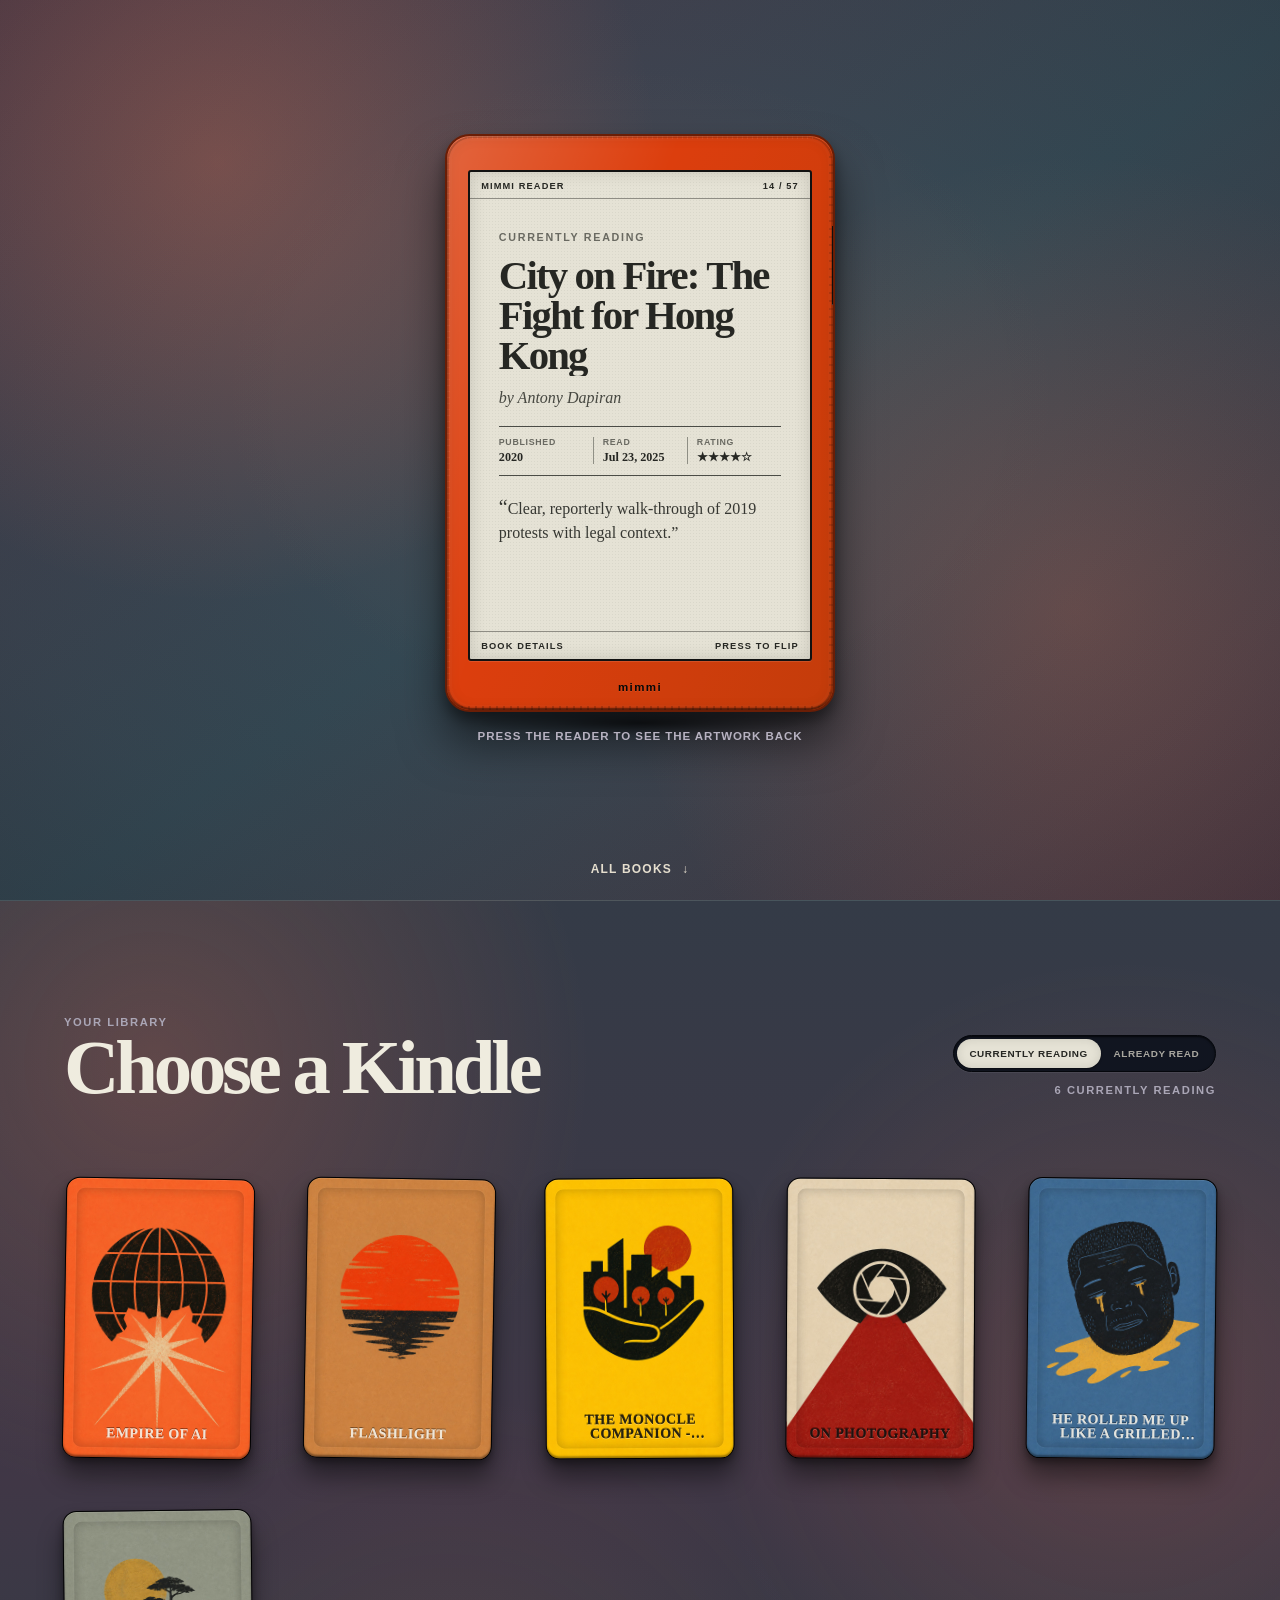
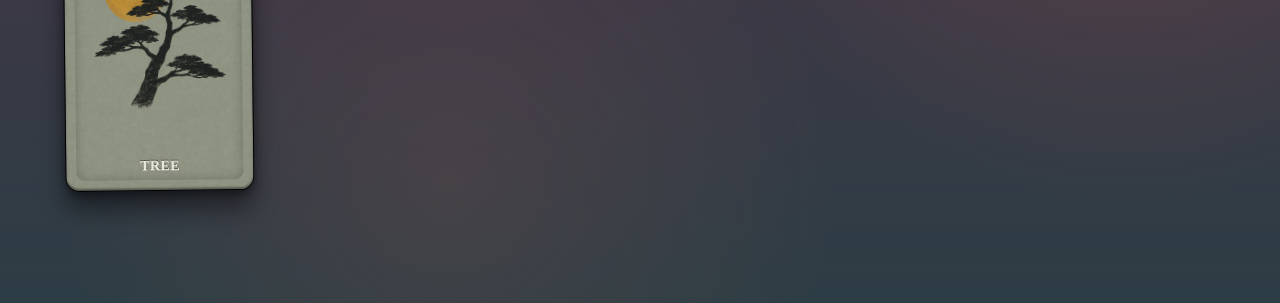
==== index.html @ 47e0465d "Lighten adaptive library background" ====
<!doctype html>
<html lang="en">
<head>
  <meta charset="utf-8"/>
  <meta name="viewport" content="width=device-width,initial-scale=1"/>
  <meta name="theme-color" content="#3b404c"/>
  <meta name="description" content="Mimmi’s books displayed as a tactile e-ink reader library."/>
  <title>Mimmi’s Kindle Library</title>
  <link rel="stylesheet" href="styles.css?v=20260906-kindle-16"/>
  <script src="script.js?v=20260906-kindle-16" defer></script>
</head>
<body>
  <main>
    <section class="hero" aria-labelledby="bookTitle">
      <div
        id="heroKindle"
        class="kindle"
        role="button"
        tabindex="0"
        aria-pressed="false"
        aria-label="Flip the reader to reveal the artwork back"
      >
        <div class="kindle-inner">
          <article class="kindle-face kindle-front">
            <div class="eink-screen" aria-live="polite">
              <header class="screen-status">
                <span>MIMMI READER</span>
                <span id="screenProgress">LIBRARY</span>
              </header>

              <div class="screen-content">
                <p id="bookStatus" class="screen-kicker">Opening library</p>
                <h1 id="bookTitle">Loading…</h1>
                <p class="screen-author">by <span id="bookAuthor">—</span></p>

                <dl class="screen-details">
                  <div>
                    <dt>Published</dt>
                    <dd id="bookReleased">—</dd>
                  </div>
                  <div>
                    <dt>Read</dt>
                    <dd id="bookRead">—</dd>
                  </div>
                  <div>
                    <dt>Rating</dt>
                    <dd id="bookRating">—</dd>
                  </div>
                </dl>

                <blockquote id="bookNote" class="screen-note">Preparing your next read.</blockquote>
              </div>

              <footer class="screen-footer">
                <span>BOOK DETAILS</span>
                <span>PRESS TO FLIP</span>
              </footer>
            </div>
            <span class="device-mark" aria-hidden="true">mimmi</span>
          </article>

          <article id="kindleBack" class="kindle-face kindle-back" aria-label="Book artwork printed on the reader back">
            <span class="back-seam" aria-hidden="true"></span>
          </article>
        </div>
      </div>

      <p id="flipHint" class="flip-hint">Press the reader to see the artwork back</p>
      <a class="scroll-cue" href="#library">All books <span aria-hidden="true">↓</span></a>
    </section>

    <section id="library" class="library" aria-labelledby="libraryTitle">
      <header class="library-header">
        <p>Your library</p>
        <h2 id="libraryTitle">Choose a Kindle</h2>
        <div class="library-toolbar">
          <div class="library-toggle" role="group" aria-label="Choose library status">
            <button class="filter-button" type="button" data-view="reading" aria-pressed="false">Currently reading</button>
            <button class="filter-button" type="button" data-view="read" aria-pressed="true">Already read</button>
          </div>
          <span id="libraryCount" class="library-count">— books</span>
        </div>
      </header>
      <div id="libraryGrid" class="library-grid" aria-live="polite"></div>
    </section>
  </main>
</body>
</html>
---- styles.css ----
:root{
  --desk:#3b404c;
  --desk-dark:#2d333d;
  --active-glow-rgb:178,167,193;
  --shell:#242424;
  --shell-deep:#151515;
  --shell-edge:#3d3d3d;
  --screen:#e5e2d5;
  --screen-ink:#262723;
  --screen-soft:#696961;
  --night-ink:#efecdf;
  --night-muted:#aaa6b6;
}

*{box-sizing:border-box;}
html{scroll-behavior:smooth;}
body{
  margin:0;
  min-width:320px;
  background:var(--desk);
  color:var(--night-ink);
  font-family:Inter,ui-sans-serif,-apple-system,BlinkMacSystemFont,"Segoe UI",sans-serif;
}
button{font:inherit;}

.hero{
  position:relative;
  isolation:isolate;
  display:grid;
  min-height:100svh;
  place-items:center;
  align-content:center;
  gap:1.15rem;
  padding:clamp(2rem,5vw,4.5rem) 1.25rem 5.5rem;
  overflow:hidden;
  background:
    radial-gradient(circle at 17% 18%,rgba(var(--active-glow-rgb),.34),transparent 34%),
    radial-gradient(circle at 84% 68%,rgba(var(--active-glow-rgb),.24),transparent 37%),
    radial-gradient(ellipse at 50% 44%,rgba(var(--active-glow-rgb),.12),transparent 46%),
    linear-gradient(145deg,#4b3c4b 0,#354954 52%,#4a3944 100%);
}
.hero::after{
  content:"";
  position:absolute;
  inset:0;
  z-index:0;
  pointer-events:none;
  background:radial-gradient(ellipse at 50% 44%,transparent 0 38%,rgba(11,13,19,.13) 76%,rgba(11,13,19,.28) 100%);
  opacity:.62;
}
.hero>*{z-index:1;}

.kindle{
  position:relative;
  width:min(84vw,390px);
  aspect-ratio:.675;
  border:0;
  outline:0;
  cursor:pointer;
  perspective:1500px;
  -webkit-tap-highlight-color:transparent;
}
.kindle::after{
  content:"";
  position:absolute;
  right:9%;
  bottom:-25px;
  left:9%;
  z-index:0;
  height:28px;
  border-radius:50%;
  background:radial-gradient(ellipse,rgba(0,0,0,.58) 0,rgba(0,0,0,.24) 38%,transparent 72%);
  pointer-events:none;
}
.kindle:focus-visible{outline:3px solid #efe6d7;outline-offset:10px;border-radius:28px;}
.kindle-inner{
  position:absolute;
  inset:0;
  z-index:1;
  transform-style:preserve-3d;
}
.kindle.is-flipped .kindle-inner{transform:rotateY(180deg);}
.kindle.is-turning-to-back .kindle-inner{animation:kindle-turn-to-back .54s cubic-bezier(.34,.02,.18,1) both;will-change:transform;}
.kindle.is-turning-to-front .kindle-inner{animation:kindle-turn-to-front .54s cubic-bezier(.34,.02,.18,1) both;will-change:transform;}
.kindle.is-turning-to-back::after,
.kindle.is-turning-to-front::after{animation:kindle-shadow .54s ease-in-out both;}
.kindle-face{
  position:absolute;
  inset:0;
  overflow:hidden;
  border:2px solid #0e0e0e;
  border-radius:25px;
  backface-visibility:hidden;
  -webkit-backface-visibility:hidden;
  box-shadow:
    0 30px 46px rgba(0,0,0,.53),
    0 8px 14px rgba(0,0,0,.38),
    inset 0 1px 0 rgba(255,255,255,.14),
    inset 0 -2px 2px rgba(0,0,0,.48);
}
.kindle-face::before{
  content:"";
  position:absolute;
  inset:0;
  z-index:8;
  border-radius:inherit;
  pointer-events:none;
  background:
    repeating-linear-gradient(90deg,rgba(255,255,255,.12) 0 1px,transparent 1px 5px) top/100% 3px no-repeat,
    repeating-linear-gradient(90deg,rgba(0,0,0,.24) 0 2px,transparent 2px 7px) bottom/100% 4px no-repeat,
    repeating-linear-gradient(0deg,rgba(255,255,255,.075) 0 1px,transparent 1px 6px) left/3px 100% no-repeat,
    repeating-linear-gradient(0deg,rgba(0,0,0,.18) 0 2px,transparent 2px 8px) right/4px 100% no-repeat;
  box-shadow:
    inset 0 0 0 2px rgba(0,0,0,.22),
    inset 0 0 0 5px rgba(255,255,255,.025),
    inset 0 0 16px rgba(0,0,0,.12);
  opacity:.72;
}

.kindle-front{
  padding:34px 21px 49px;
  background:linear-gradient(112deg,#333 0,#1f1f1f 48%,#181818 100%);
}
.kindle.has-custom-wrap .kindle-front{
  border-color:var(--wrap-edge);
  background:linear-gradient(112deg,rgba(255,255,255,.2),transparent 38%,rgba(85,52,0,.18)),var(--wrap-color);
}
.kindle-front::after{
  content:"";
  position:absolute;
  top:90px;
  right:-4px;
  width:5px;
  height:78px;
  border-radius:0 4px 4px 0;
  background:#101010;
  box-shadow:0 1px 0 #474747;
}
.eink-screen{
  position:relative;
  display:flex;
  height:100%;
  min-height:0;
  flex-direction:column;
  overflow:hidden;
  border:2px solid #111;
  border-radius:3px;
  background-color:var(--screen);
  background-image:radial-gradient(rgba(29,29,26,.055) .65px,transparent .7px);
  background-size:3px 3px;
  color:var(--screen-ink);
  box-shadow:
    inset 0 0 16px rgba(35,35,31,.16),
    0 1px 0 rgba(255,255,255,.1);
}
.screen-status,.screen-footer{
  display:flex;
  flex:0 0 auto;
  align-items:center;
  justify-content:space-between;
  padding:.55rem .7rem .48rem;
  font-size:.58rem;
  font-weight:700;
  letter-spacing:.12em;
}
.screen-status{border-bottom:1px solid rgba(38,39,35,.45);}
.screen-footer{border-top:1px solid rgba(38,39,35,.45);}
.screen-content{
  display:flex;
  min-height:0;
  flex:1;
  flex-direction:column;
  padding:clamp(1.25rem,4vw,2rem) clamp(1.1rem,4vw,1.8rem) 1.2rem;
}
.screen-kicker{
  margin:0 0 .8rem;
  color:var(--screen-soft);
  font-size:.67rem;
  font-weight:800;
  letter-spacing:.16em;
  text-transform:uppercase;
}
.screen-content h1{
  max-height:4.5em;
  margin:0;
  overflow:hidden;
  font:600 clamp(1.65rem,5vw,2.55rem)/.98 Georgia,"Times New Roman",serif;
  letter-spacing:-.045em;
}
.screen-author{
  margin:.75rem 0 1.15rem;
  color:#464740;
  font:italic 1rem/1.2 Georgia,"Times New Roman",serif;
}
.screen-details{
  display:grid;
  grid-template-columns:repeat(3,minmax(0,1fr));
  margin:0;
  padding:.65rem 0;
  border-top:1px solid #4b4c46;
  border-bottom:1px solid #4b4c46;
}
.screen-details div{min-width:0;padding-right:.4rem;}
.screen-details div+div{padding-left:.55rem;border-left:1px solid rgba(75,76,70,.55);}
.screen-details dt{
  margin:0 0 .25rem;
  color:var(--screen-soft);
  font-size:.55rem;
  font-weight:800;
  letter-spacing:.08em;
  text-transform:uppercase;
}
.screen-details dd{
  margin:0;
  overflow:hidden;
  font:700 .76rem/1.1 Georgia,"Times New Roman",serif;
  text-overflow:ellipsis;
  white-space:nowrap;
}
.screen-note{
  display:-webkit-box;
  margin:1.15rem 0 0;
  overflow:hidden;
  color:#363732;
  font:1rem/1.38 Georgia,"Times New Roman",serif;
  -webkit-box-orient:vertical;
  -webkit-line-clamp:6;
}
.screen-note::before{content:"“";font-size:1.25em;}
.screen-note::after{content:"”";}
.device-mark{
  position:absolute;
  right:0;
  bottom:17px;
  left:0;
  color:#080808;
  font-size:.72rem;
  font-weight:700;
  letter-spacing:.12em;
  text-align:center;
  text-shadow:0 1px 0 rgba(255,255,255,.08);
}

.kindle-back{
  padding:8.5% 9% 7%;
  transform:rotateY(180deg);
  background-color:#242424;
  background-image:
    linear-gradient(115deg,rgba(255,255,255,.035),transparent 32%,rgba(0,0,0,.13) 72%),
    repeating-linear-gradient(88deg,transparent 0 3px,rgba(255,255,255,.012) 3px 4px);
}
.kindle-back.has-custom-wrap{
  border-color:var(--wrap-edge);
  background-color:var(--wrap-color);
  background-image:var(--wrap-image);
  background-position:center;
  background-size:cover;
}
.kindle-back.has-custom-wrap .back-seam{display:none;}
.kindle-back::after{
  content:"";
  position:absolute;
  inset:0;
  z-index:5;
  pointer-events:none;
  background:linear-gradient(to bottom,transparent 0 34%,rgba(255,253,239,.08) 42%,rgba(255,253,239,.24) 49%,rgba(255,253,239,.07) 57%,transparent 66%);
  opacity:0;
  transform:translateY(-85%);
}
.kindle.is-turning-to-back .kindle-back::after{animation:kindle-light-sweep .54s ease-out both;}
.back-seam{
  position:absolute;
  inset:9px;
  border:1px solid rgba(255,255,255,.025);
  border-radius:18px;
  box-shadow:inset 0 0 18px rgba(0,0,0,.24);
}
.flip-hint{
  margin:0;
  color:#b7b2c1;
  font-size:.72rem;
  font-weight:700;
  letter-spacing:.08em;
  text-align:center;
  text-transform:uppercase;
}
.scroll-cue{
  position:absolute;
  bottom:1.5rem;
  color:#e5dece;
  font-size:.75rem;
  font-weight:700;
  letter-spacing:.1em;
  text-decoration:none;
  text-transform:uppercase;
}
.scroll-cue span{display:inline-block;margin-left:.35rem;animation:scroll-pulse 1.8s ease-in-out infinite;}

.library{
  min-height:100svh;
  padding:clamp(4rem,9vw,8rem) clamp(1rem,5vw,4rem) 7rem;
  border-top:1px solid rgba(255,255,255,.12);
  background:
    radial-gradient(circle at 12% 16%,rgba(var(--active-glow-rgb),.23),transparent 31%),
    radial-gradient(circle at 88% 48%,rgba(var(--active-glow-rgb),.16),transparent 34%),
    radial-gradient(circle at 35% 88%,rgba(var(--active-glow-rgb),.11),transparent 32%),
    linear-gradient(180deg,#343b47 0,#403746 58%,#2d3d45 100%);
}
.library-header{
  display:grid;
  grid-template-columns:minmax(0,1fr) auto;
  max-width:1220px;
  margin:0 auto clamp(2.5rem,6vw,5rem);
  align-items:end;
  gap:.35rem 2rem;
}
.library-header>p,.library-count{
  margin:0;
  color:var(--night-muted);
  font-size:.7rem;
  font-weight:800;
  letter-spacing:.14em;
  text-transform:uppercase;
}
.library-header h2{
  grid-column:1;
  margin:0;
  font:600 clamp(2.3rem,6vw,5.3rem)/.88 Georgia,"Times New Roman",serif;
  letter-spacing:-.055em;
}
.library-toolbar{
  display:flex;
  grid-column:2;
  grid-row:1/3;
  align-items:flex-end;
  flex-direction:column;
  gap:.75rem;
  padding-bottom:.35rem;
}
.library-toggle{
  display:flex;
  padding:3px;
  border:1px solid #05070c;
  border-radius:999px;
  background:#111520;
  box-shadow:inset 0 1px 2px rgba(0,0,0,.65),0 1px rgba(255,255,255,.06);
}
.filter-button{
  padding:.6rem .8rem .54rem;
  border:0;
  border-radius:999px;
  background:transparent;
  color:#a9a79f;
  cursor:pointer;
  font-size:.62rem;
  font-weight:800;
  letter-spacing:.06em;
  text-transform:uppercase;
}
.filter-button[aria-pressed="true"]{
  background:var(--screen);
  color:var(--screen-ink);
  box-shadow:inset 0 0 8px rgba(35,35,31,.13),0 1px 2px rgba(0,0,0,.45);
}
.filter-button:focus-visible{outline:2px solid var(--screen);outline-offset:3px;}
.library-grid{
  display:grid;
  grid-template-columns:repeat(auto-fill,minmax(165px,1fr));
  max-width:1220px;
  margin:0 auto;
  gap:clamp(1.5rem,4vw,3.5rem);
}
.library-card{
  position:relative;
  min-width:0;
  aspect-ratio:.675;
  padding:0;
  border:0;
  background:transparent;
  cursor:pointer;
  transition:transform .25s ease;
}
.library-card:focus-visible{outline:3px solid #e8dfcf;outline-offset:7px;border-radius:16px;}
.library-device{
  position:relative;
  display:flex;
  width:100%;
  height:100%;
  align-items:center;
  justify-content:center;
  flex-direction:column;
  isolation:isolate;
  padding:1.25rem;
  overflow:hidden;
  border:1px solid #161616;
  border-radius:14px;
  background-color:#2a2a2a;
  background-image:
    linear-gradient(118deg,rgba(255,255,255,.035),transparent 34%,rgba(0,0,0,.12)),
    repeating-linear-gradient(89deg,transparent 0 3px,rgba(255,255,255,.012) 3px 4px);
  box-shadow:
    0 18px 25px rgba(0,0,0,.43),
    0 4px 7px rgba(0,0,0,.34),
    inset 0 1px rgba(255,255,255,.09),
    inset 0 -2px 2px rgba(0,0,0,.4);
  transform:rotate(var(--device-tilt,0deg));
  transition:transform .25s ease,box-shadow .25s ease;
}
.library-device.has-custom-wrap{
  border-color:var(--wrap-edge);
  background-color:var(--wrap-color);
  background-image:var(--wrap-image);
  background-position:center;
  background-size:cover;
}
.library-device::before{
  content:"";
  position:absolute;
  top:9px;
  right:9px;
  bottom:9px;
  left:9px;
  border:1px solid rgba(255,255,255,.022);
  border-radius:9px;
  box-shadow:inset 0 0 11px rgba(0,0,0,.22);
}
.library-device-title{
  position:absolute;
  right:9%;
  bottom:6%;
  left:9%;
  z-index:2;
  display:-webkit-box;
  margin:0;
  overflow:hidden;
  color:var(--imprint-color,#f4f1e7);
  font:800 clamp(.65rem,1.15vw,.88rem)/1.04 Georgia,"Times New Roman",serif;
  letter-spacing:.025em;
  opacity:.9;
  text-align:center;
  text-shadow:0 1px 0 rgba(255,255,255,.3),0 -1px 0 rgba(0,0,0,.48);
  text-transform:uppercase;
  -webkit-box-orient:vertical;
  -webkit-line-clamp:2;
}
.library-card:hover{
  z-index:2;
  transform:translateY(-7px);
}
.library-card:hover .library-device{
  box-shadow:0 27px 32px rgba(0,0,0,.54),0 7px 9px rgba(0,0,0,.4),inset 0 1px rgba(255,255,255,.09),inset 0 -2px 2px rgba(0,0,0,.4);
  transform:rotate(0deg);
}
.library-loading,.library-error{
  grid-column:1/-1;
  margin:0;
  color:#bbb6c2;
  font:600 1.15rem/1.4 Georgia,"Times New Roman",serif;
  text-align:center;
}

@keyframes scroll-pulse{0%,100%{transform:translateY(0);}50%{transform:translateY(5px);}}
@keyframes kindle-turn-to-back{
  0%{transform:translate3d(0,0,0) rotateY(0) scale(1);}
  48%{transform:translate3d(0,-11px,0) rotateY(90deg) scale(.96);}
  100%{transform:translate3d(0,0,0) rotateY(180deg) scale(1);}
}
@keyframes kindle-turn-to-front{
  0%{transform:translate3d(0,0,0) rotateY(180deg) scale(1);}
  52%{transform:translate3d(0,-11px,0) rotateY(90deg) scale(.96);}
  100%{transform:translate3d(0,0,0) rotateY(0) scale(1);}
}
@keyframes kindle-shadow{
  0%,100%{opacity:1;transform:translateY(0) scaleX(1);}
  50%{opacity:.42;transform:translateY(10px) scaleX(.48);}
}
@keyframes kindle-light-sweep{
  0%,34%{opacity:0;transform:translateY(-85%);}
  52%{opacity:.42;}
  78%{opacity:.24;}
  100%{opacity:0;transform:translateY(85%);}
}
@media (max-width:620px){
  .hero{padding-inline:.7rem;}
  .kindle{width:min(88vw,355px);}
  .kindle-front{padding:28px 17px 43px;}
  .screen-content{padding:1.15rem 1rem .9rem;}
  .screen-content h1{font-size:clamp(1.45rem,7.5vw,2.05rem);}
  .screen-author{margin:.55rem 0 .85rem;}
  .screen-note{margin-top:.85rem;font-size:.88rem;-webkit-line-clamp:5;}
  .device-mark{bottom:14px;}
  .library{padding-inline:.85rem;}
  .library-header{grid-template-columns:1fr;}
  .library-toolbar{grid-column:1;grid-row:auto;align-items:flex-start;margin-top:.9rem;padding:0;}
  .library-toggle{width:100%;}
  .filter-button{flex:1;}
  .library-grid{grid-template-columns:repeat(2,minmax(0,1fr));gap:1.1rem .8rem;}
  .library-device{padding:.85rem;border-radius:11px;}
  .library-device-title{font-size:clamp(.58rem,3.1vw,.76rem);}
}

@media (prefers-reduced-motion:reduce){
  html{scroll-behavior:auto;}
  *,*::before,*::after{animation-duration:.01ms!important;animation-iteration-count:1!important;transition-duration:.01ms!important;}
}
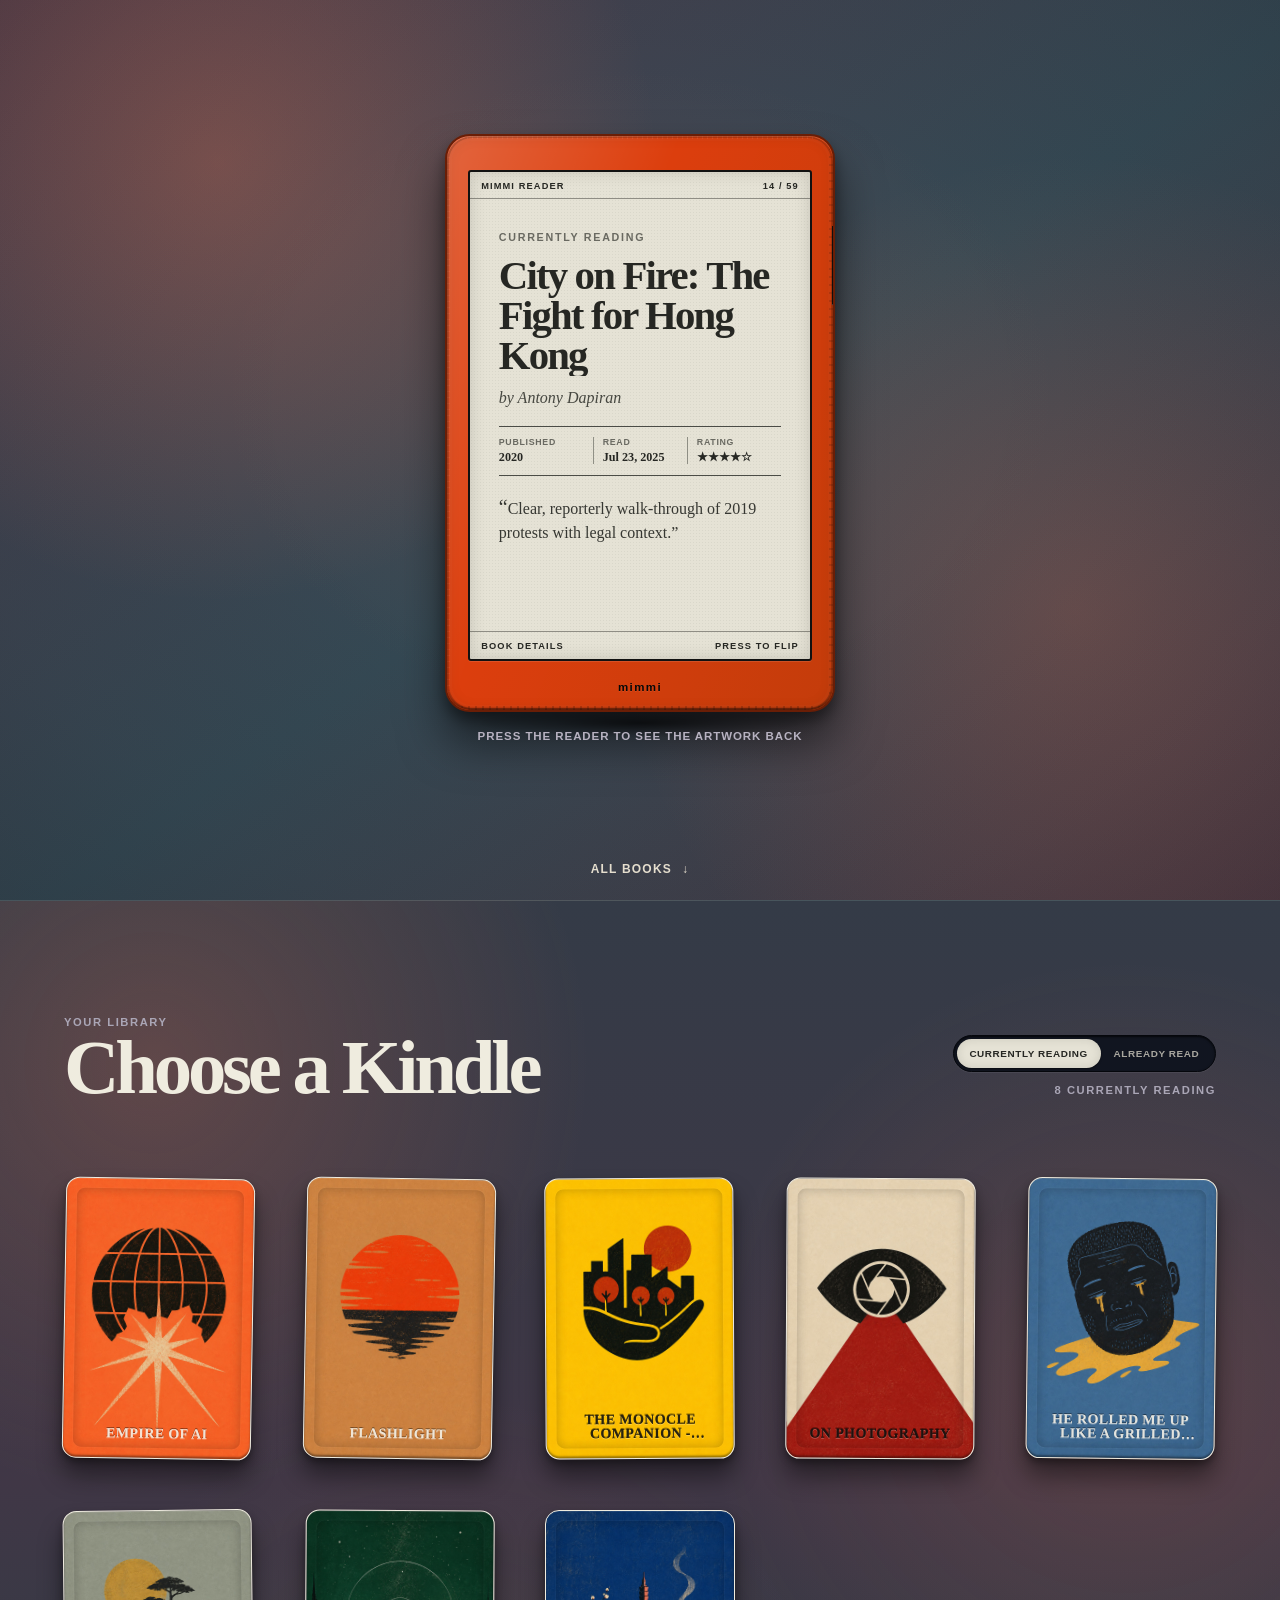
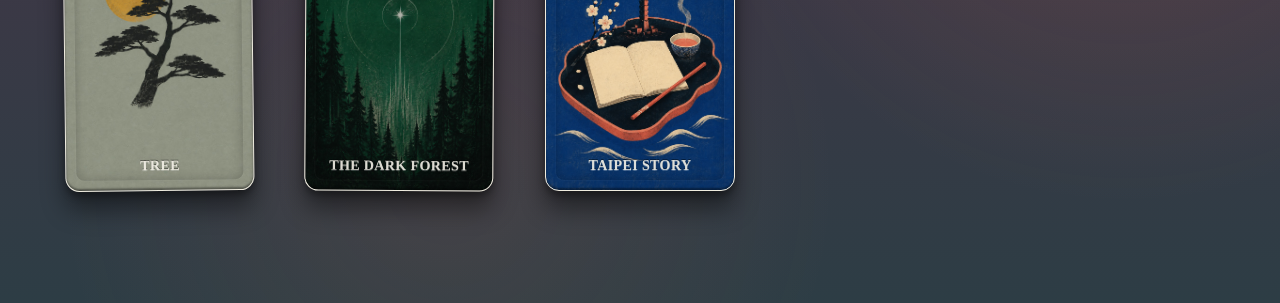
==== commit 1d234ee1: "Remove mobile shelf tap outlines" ====
--- a/index.html
+++ b/index.html
@@ -6,7 +6,7 @@
   <meta name="theme-color" content="#3b404c"/>
   <meta name="description" content="Mimmi’s books displayed as a tactile e-ink reader library."/>
   <title>Mimmi’s Kindle Library</title>
-  <link rel="stylesheet" href="styles.css?v=20260906-kindle-16"/>
+  <link rel="stylesheet" href="styles.css?v=20260906-kindle-17"/>
   <script src="script.js?v=20260906-kindle-16" defer></script>
 </head>
 <body>
--- a/styles.css
+++ b/styles.css
@@ -376,8 +376,15 @@
   aspect-ratio:.675;
   padding:0;
   border:0;
+  outline:0;
   background:transparent;
+  color:inherit;
   cursor:pointer;
+  font:inherit;
+  -webkit-appearance:none;
+  appearance:none;
+  -webkit-tap-highlight-color:transparent;
+  touch-action:manipulation;
   transition:transform .25s ease;
 }
 .library-card:focus-visible{outline:3px solid #e8dfcf;outline-offset:7px;border-radius:16px;}
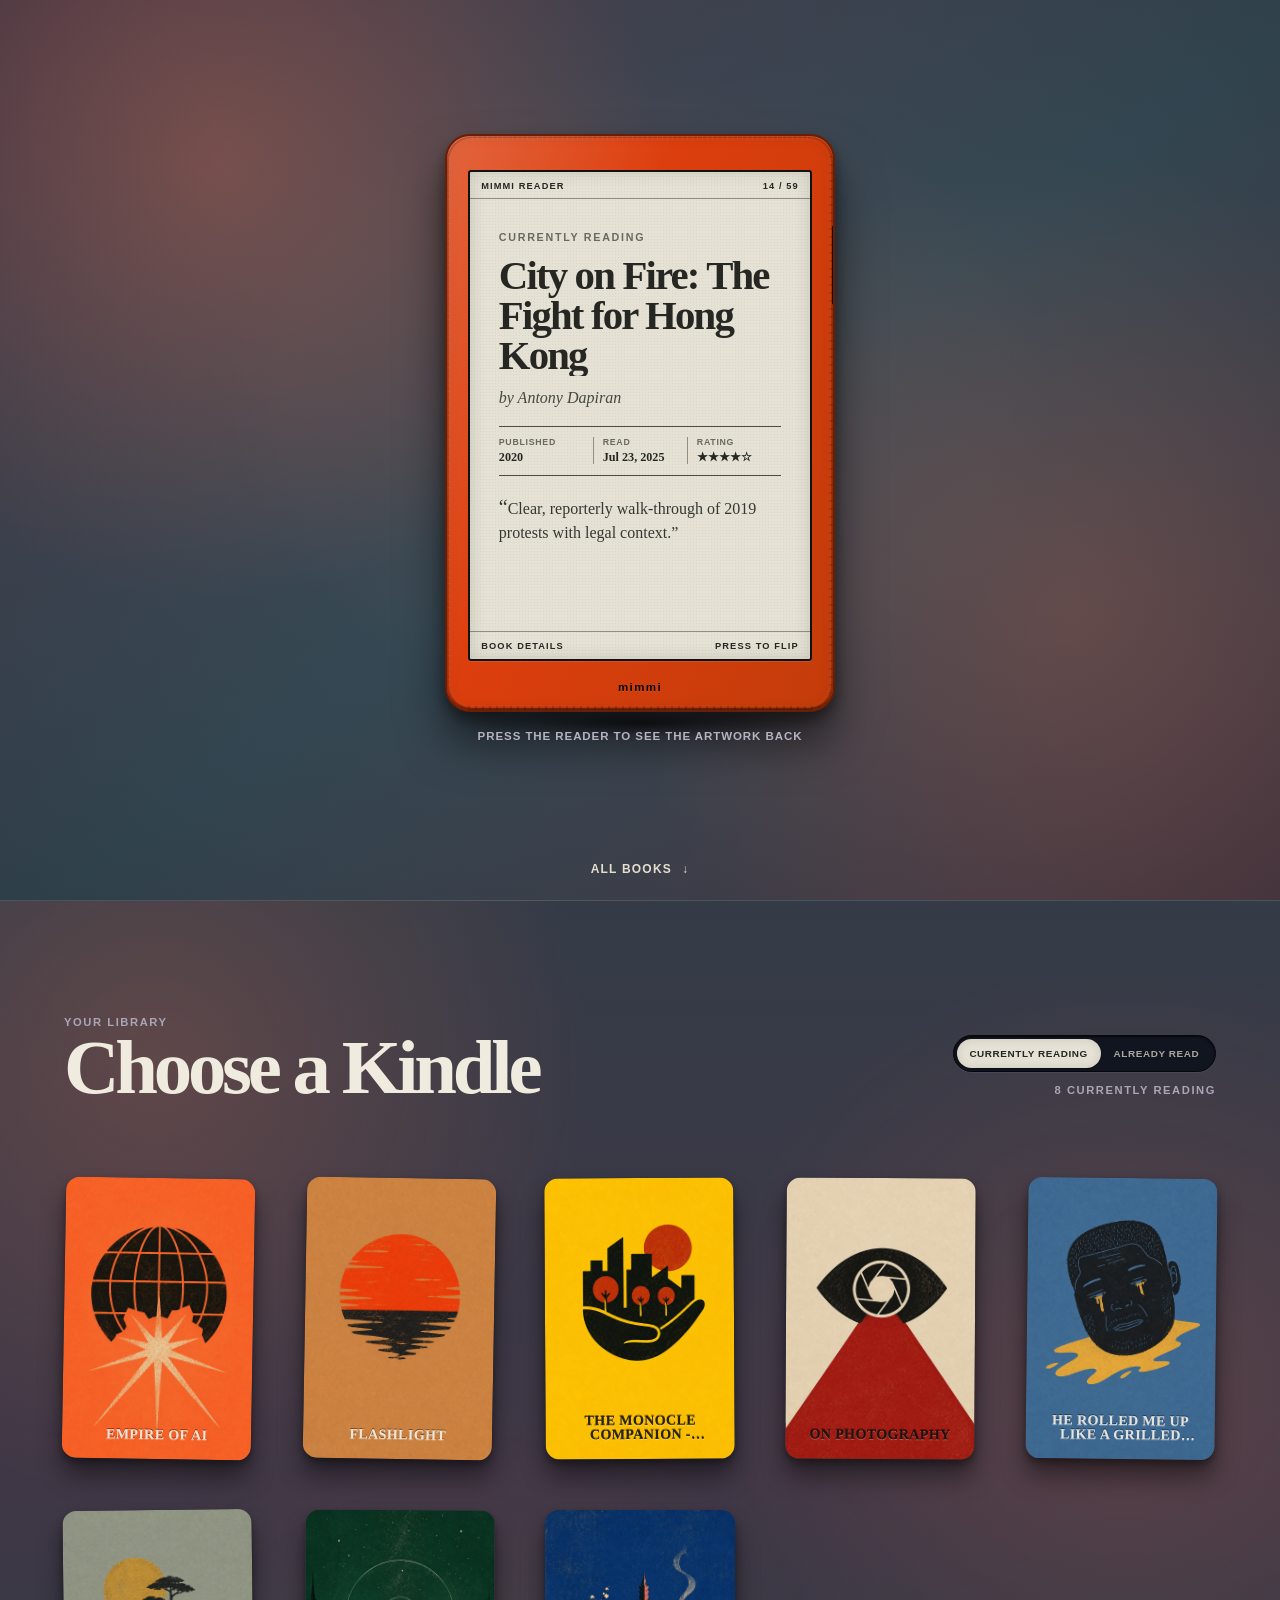
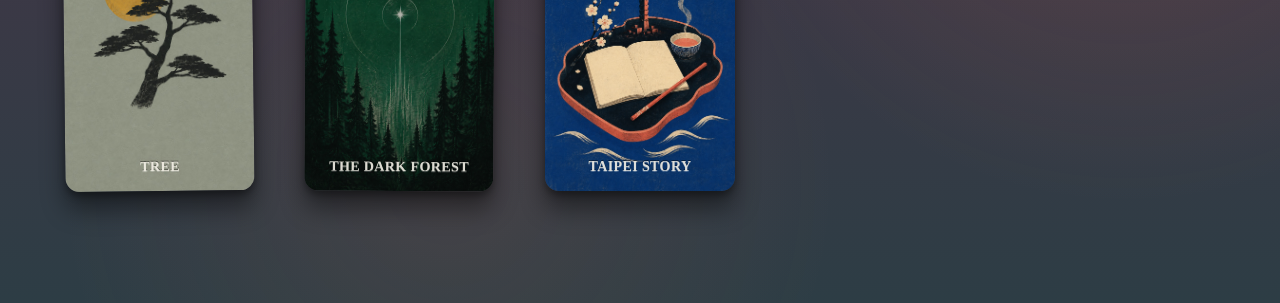
==== commit 85a11da5: "Remove shelf Kindle frames" ====
--- a/index.html
+++ b/index.html
@@ -6,7 +6,7 @@
   <meta name="theme-color" content="#3b404c"/>
   <meta name="description" content="Mimmi’s books displayed as a tactile e-ink reader library."/>
   <title>Mimmi’s Kindle Library</title>
-  <link rel="stylesheet" href="styles.css?v=20260906-kindle-17"/>
+  <link rel="stylesheet" href="styles.css?v=20260907-kindle-19"/>
   <script src="script.js?v=20260906-kindle-16" defer></script>
 </head>
 <body>
--- a/styles.css
+++ b/styles.css
@@ -387,7 +387,7 @@
   touch-action:manipulation;
   transition:transform .25s ease;
 }
-.library-card:focus-visible{outline:3px solid #e8dfcf;outline-offset:7px;border-radius:16px;}
+.library-card:focus-visible{outline:0;}
 .library-device{
   position:relative;
   display:flex;
@@ -399,7 +399,7 @@
   isolation:isolate;
   padding:1.25rem;
   overflow:hidden;
-  border:1px solid #161616;
+  border:0;
   border-radius:14px;
   background-color:#2a2a2a;
   background-image:
@@ -407,29 +407,15 @@
     repeating-linear-gradient(89deg,transparent 0 3px,rgba(255,255,255,.012) 3px 4px);
   box-shadow:
     0 18px 25px rgba(0,0,0,.43),
-    0 4px 7px rgba(0,0,0,.34),
-    inset 0 1px rgba(255,255,255,.09),
-    inset 0 -2px 2px rgba(0,0,0,.4);
+    0 4px 7px rgba(0,0,0,.34);
   transform:rotate(var(--device-tilt,0deg));
   transition:transform .25s ease,box-shadow .25s ease;
 }
 .library-device.has-custom-wrap{
-  border-color:var(--wrap-edge);
   background-color:var(--wrap-color);
   background-image:var(--wrap-image);
   background-position:center;
   background-size:cover;
-}
-.library-device::before{
-  content:"";
-  position:absolute;
-  top:9px;
-  right:9px;
-  bottom:9px;
-  left:9px;
-  border:1px solid rgba(255,255,255,.022);
-  border-radius:9px;
-  box-shadow:inset 0 0 11px rgba(0,0,0,.22);
 }
 .library-device-title{
   position:absolute;
@@ -450,12 +436,14 @@
   -webkit-box-orient:vertical;
   -webkit-line-clamp:2;
 }
-.library-card:hover{
+.library-card:hover,
+.library-card:focus-visible{
   z-index:2;
   transform:translateY(-7px);
 }
-.library-card:hover .library-device{
-  box-shadow:0 27px 32px rgba(0,0,0,.54),0 7px 9px rgba(0,0,0,.4),inset 0 1px rgba(255,255,255,.09),inset 0 -2px 2px rgba(0,0,0,.4);
+.library-card:hover .library-device,
+.library-card:focus-visible .library-device{
+  box-shadow:0 27px 32px rgba(0,0,0,.54),0 7px 9px rgba(0,0,0,.4);
   transform:rotate(0deg);
 }
 .library-loading,.library-error{
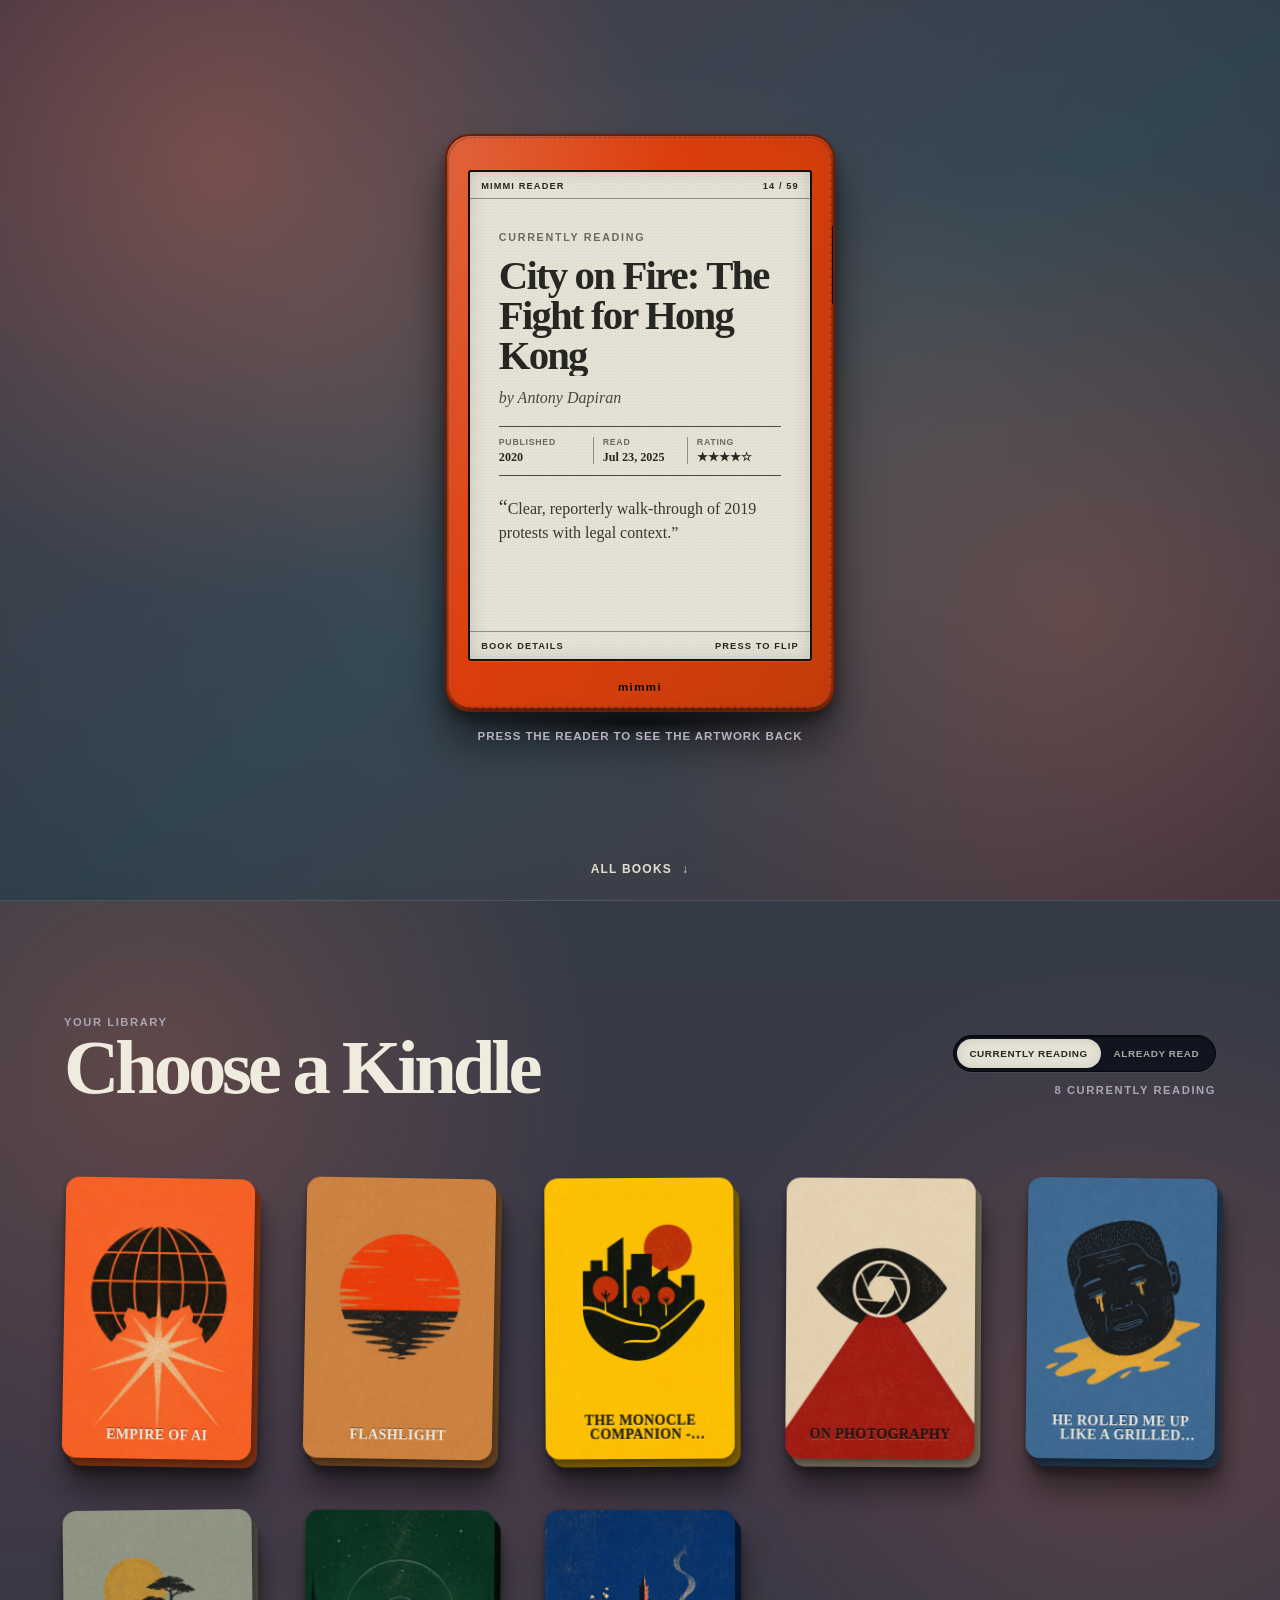
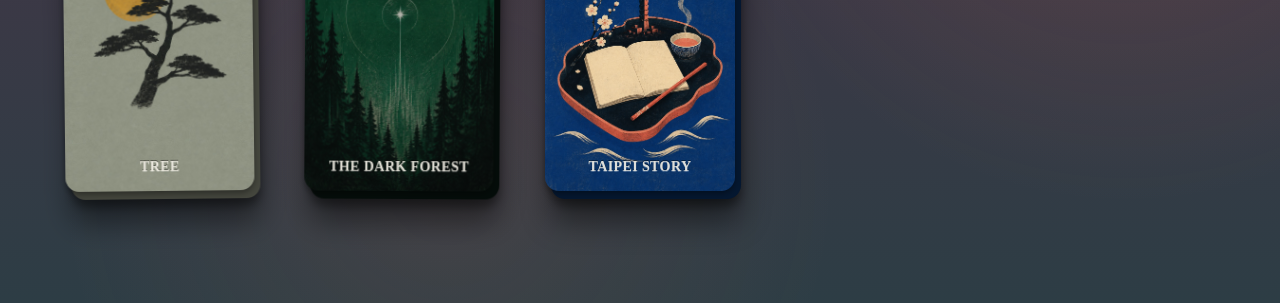
==== commit 4938de67: "Add depth to shelf Kindles" ====
--- a/index.html
+++ b/index.html
@@ -6,8 +6,8 @@
   <meta name="theme-color" content="#3b404c"/>
   <meta name="description" content="Mimmi’s books displayed as a tactile e-ink reader library."/>
   <title>Mimmi’s Kindle Library</title>
-  <link rel="stylesheet" href="styles.css?v=20260907-kindle-19"/>
-  <script src="script.js?v=20260906-kindle-16" defer></script>
+  <link rel="stylesheet" href="styles.css?v=20260907-kindle-20"/>
+  <script src="script.js?v=20260907-kindle-17" defer></script>
 </head>
 <body>
   <main>
--- a/styles.css
+++ b/styles.css
@@ -372,6 +372,7 @@
 }
 .library-card{
   position:relative;
+  isolation:isolate;
   min-width:0;
   aspect-ratio:.675;
   padding:0;
@@ -387,9 +388,25 @@
   touch-action:manipulation;
   transition:transform .25s ease;
 }
+.library-card::before{
+  content:"";
+  position:absolute;
+  inset:0;
+  z-index:0;
+  border-radius:14px;
+  background:
+    linear-gradient(135deg,rgba(255,255,255,.08),transparent 32%),
+    var(--device-edge,#15171b);
+  box-shadow:0 23px 30px rgba(0,0,0,.46),0 7px 10px rgba(0,0,0,.38);
+  pointer-events:none;
+  transform:translate3d(6px,8px,0) rotate(var(--device-tilt,0deg));
+  transform-origin:center;
+  transition:transform .25s ease,box-shadow .25s ease;
+}
 .library-card:focus-visible{outline:0;}
 .library-device{
   position:relative;
+  z-index:1;
   display:flex;
   width:100%;
   height:100%;
@@ -405,9 +422,7 @@
   background-image:
     linear-gradient(118deg,rgba(255,255,255,.035),transparent 34%,rgba(0,0,0,.12)),
     repeating-linear-gradient(89deg,transparent 0 3px,rgba(255,255,255,.012) 3px 4px);
-  box-shadow:
-    0 18px 25px rgba(0,0,0,.43),
-    0 4px 7px rgba(0,0,0,.34);
+  box-shadow:0 3px 6px rgba(0,0,0,.36);
   transform:rotate(var(--device-tilt,0deg));
   transition:transform .25s ease,box-shadow .25s ease;
 }
@@ -441,9 +456,14 @@
   z-index:2;
   transform:translateY(-7px);
 }
+.library-card:hover::before,
+.library-card:focus-visible::before{
+  box-shadow:0 30px 36px rgba(0,0,0,.52),0 9px 13px rgba(0,0,0,.4);
+  transform:translate3d(8px,10px,0) rotate(0deg);
+}
 .library-card:hover .library-device,
 .library-card:focus-visible .library-device{
-  box-shadow:0 27px 32px rgba(0,0,0,.54),0 7px 9px rgba(0,0,0,.4);
+  box-shadow:0 4px 8px rgba(0,0,0,.4);
   transform:rotate(0deg);
 }
 .library-loading,.library-error{
@@ -490,6 +510,7 @@
   .library-toggle{width:100%;}
   .filter-button{flex:1;}
   .library-grid{grid-template-columns:repeat(2,minmax(0,1fr));gap:1.1rem .8rem;}
+  .library-card::before{border-radius:11px;}
   .library-device{padding:.85rem;border-radius:11px;}
   .library-device-title{font-size:clamp(.58rem,3.1vw,.76rem);}
 }
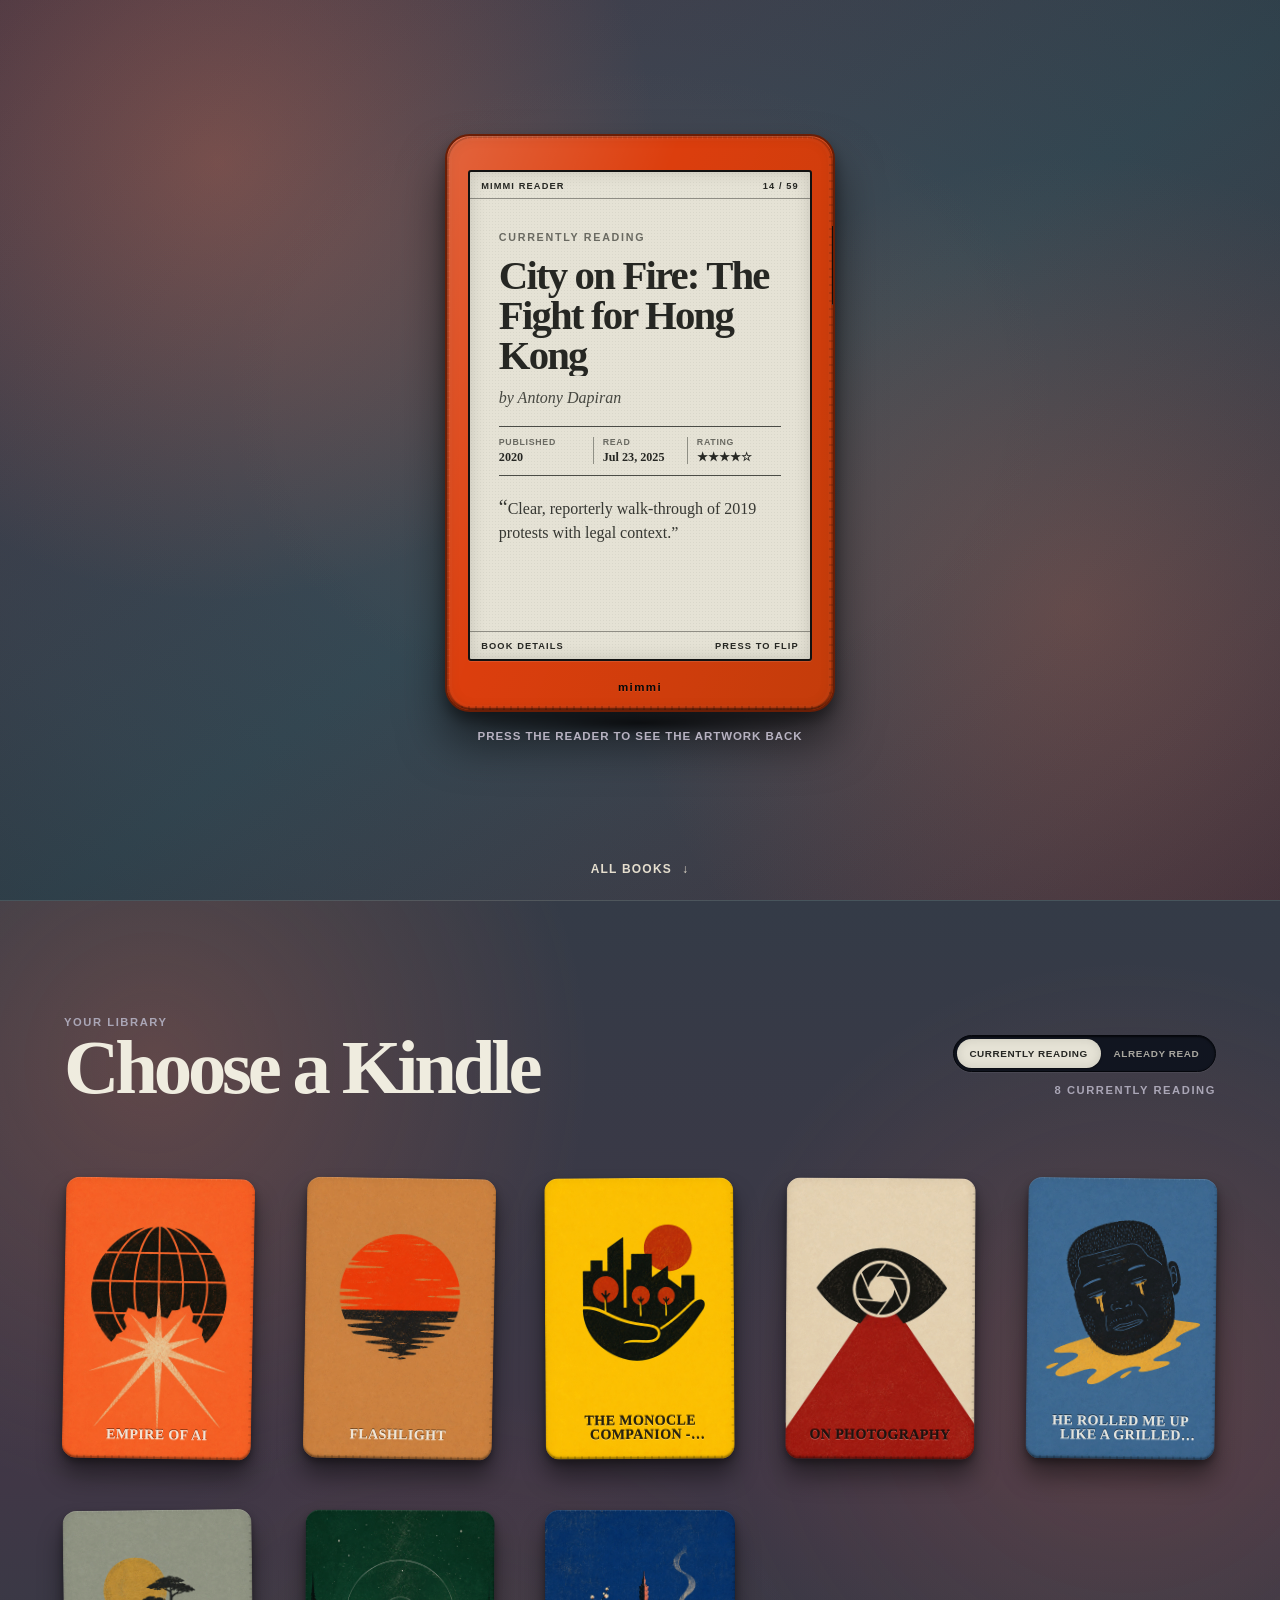
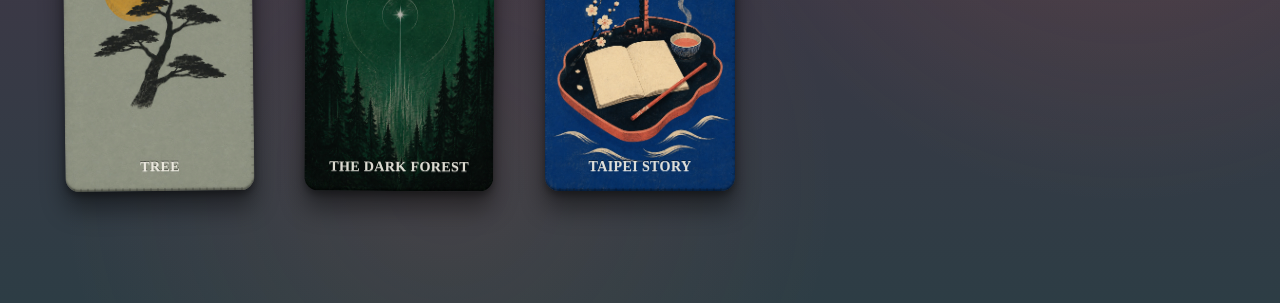
==== commit cd225ee7: "Match shelf depth to hero Kindle" ====
--- a/index.html
+++ b/index.html
@@ -6,8 +6,8 @@
   <meta name="theme-color" content="#3b404c"/>
   <meta name="description" content="Mimmi’s books displayed as a tactile e-ink reader library."/>
   <title>Mimmi’s Kindle Library</title>
-  <link rel="stylesheet" href="styles.css?v=20260907-kindle-20"/>
-  <script src="script.js?v=20260907-kindle-17" defer></script>
+  <link rel="stylesheet" href="styles.css?v=20260907-kindle-21"/>
+  <script src="script.js?v=20260907-kindle-18" defer></script>
 </head>
 <body>
   <main>
--- a/styles.css
+++ b/styles.css
@@ -372,7 +372,6 @@
 }
 .library-card{
   position:relative;
-  isolation:isolate;
   min-width:0;
   aspect-ratio:.675;
   padding:0;
@@ -388,25 +387,9 @@
   touch-action:manipulation;
   transition:transform .25s ease;
 }
-.library-card::before{
-  content:"";
-  position:absolute;
-  inset:0;
-  z-index:0;
-  border-radius:14px;
-  background:
-    linear-gradient(135deg,rgba(255,255,255,.08),transparent 32%),
-    var(--device-edge,#15171b);
-  box-shadow:0 23px 30px rgba(0,0,0,.46),0 7px 10px rgba(0,0,0,.38);
-  pointer-events:none;
-  transform:translate3d(6px,8px,0) rotate(var(--device-tilt,0deg));
-  transform-origin:center;
-  transition:transform .25s ease,box-shadow .25s ease;
-}
 .library-card:focus-visible{outline:0;}
 .library-device{
   position:relative;
-  z-index:1;
   display:flex;
   width:100%;
   height:100%;
@@ -422,9 +405,28 @@
   background-image:
     linear-gradient(118deg,rgba(255,255,255,.035),transparent 34%,rgba(0,0,0,.12)),
     repeating-linear-gradient(89deg,transparent 0 3px,rgba(255,255,255,.012) 3px 4px);
-  box-shadow:0 3px 6px rgba(0,0,0,.36);
+  box-shadow:
+    0 18px 25px rgba(0,0,0,.43),
+    0 4px 7px rgba(0,0,0,.34),
+    inset 0 1px 0 rgba(255,255,255,.1),
+    inset 0 -2px 2px rgba(0,0,0,.38);
   transform:rotate(var(--device-tilt,0deg));
   transition:transform .25s ease,box-shadow .25s ease;
+}
+.library-device::before{
+  content:"";
+  position:absolute;
+  inset:0;
+  z-index:1;
+  border-radius:inherit;
+  pointer-events:none;
+  background:
+    repeating-linear-gradient(90deg,rgba(255,255,255,.09) 0 1px,transparent 1px 5px) top/100% 2px no-repeat,
+    repeating-linear-gradient(90deg,rgba(0,0,0,.2) 0 2px,transparent 2px 7px) bottom/100% 3px no-repeat,
+    repeating-linear-gradient(0deg,rgba(255,255,255,.055) 0 1px,transparent 1px 6px) left/2px 100% no-repeat,
+    repeating-linear-gradient(0deg,rgba(0,0,0,.15) 0 2px,transparent 2px 8px) right/3px 100% no-repeat;
+  box-shadow:inset 0 0 12px rgba(0,0,0,.1);
+  opacity:.62;
 }
 .library-device.has-custom-wrap{
   background-color:var(--wrap-color);
@@ -456,14 +458,13 @@
   z-index:2;
   transform:translateY(-7px);
 }
-.library-card:hover::before,
-.library-card:focus-visible::before{
-  box-shadow:0 30px 36px rgba(0,0,0,.52),0 9px 13px rgba(0,0,0,.4);
-  transform:translate3d(8px,10px,0) rotate(0deg);
-}
 .library-card:hover .library-device,
 .library-card:focus-visible .library-device{
-  box-shadow:0 4px 8px rgba(0,0,0,.4);
+  box-shadow:
+    0 24px 30px rgba(0,0,0,.48),
+    0 6px 9px rgba(0,0,0,.37),
+    inset 0 1px 0 rgba(255,255,255,.1),
+    inset 0 -2px 2px rgba(0,0,0,.38);
   transform:rotate(0deg);
 }
 .library-loading,.library-error{
@@ -510,7 +511,6 @@
   .library-toggle{width:100%;}
   .filter-button{flex:1;}
   .library-grid{grid-template-columns:repeat(2,minmax(0,1fr));gap:1.1rem .8rem;}
-  .library-card::before{border-radius:11px;}
   .library-device{padding:.85rem;border-radius:11px;}
   .library-device-title{font-size:clamp(.58rem,3.1vw,.76rem);}
 }
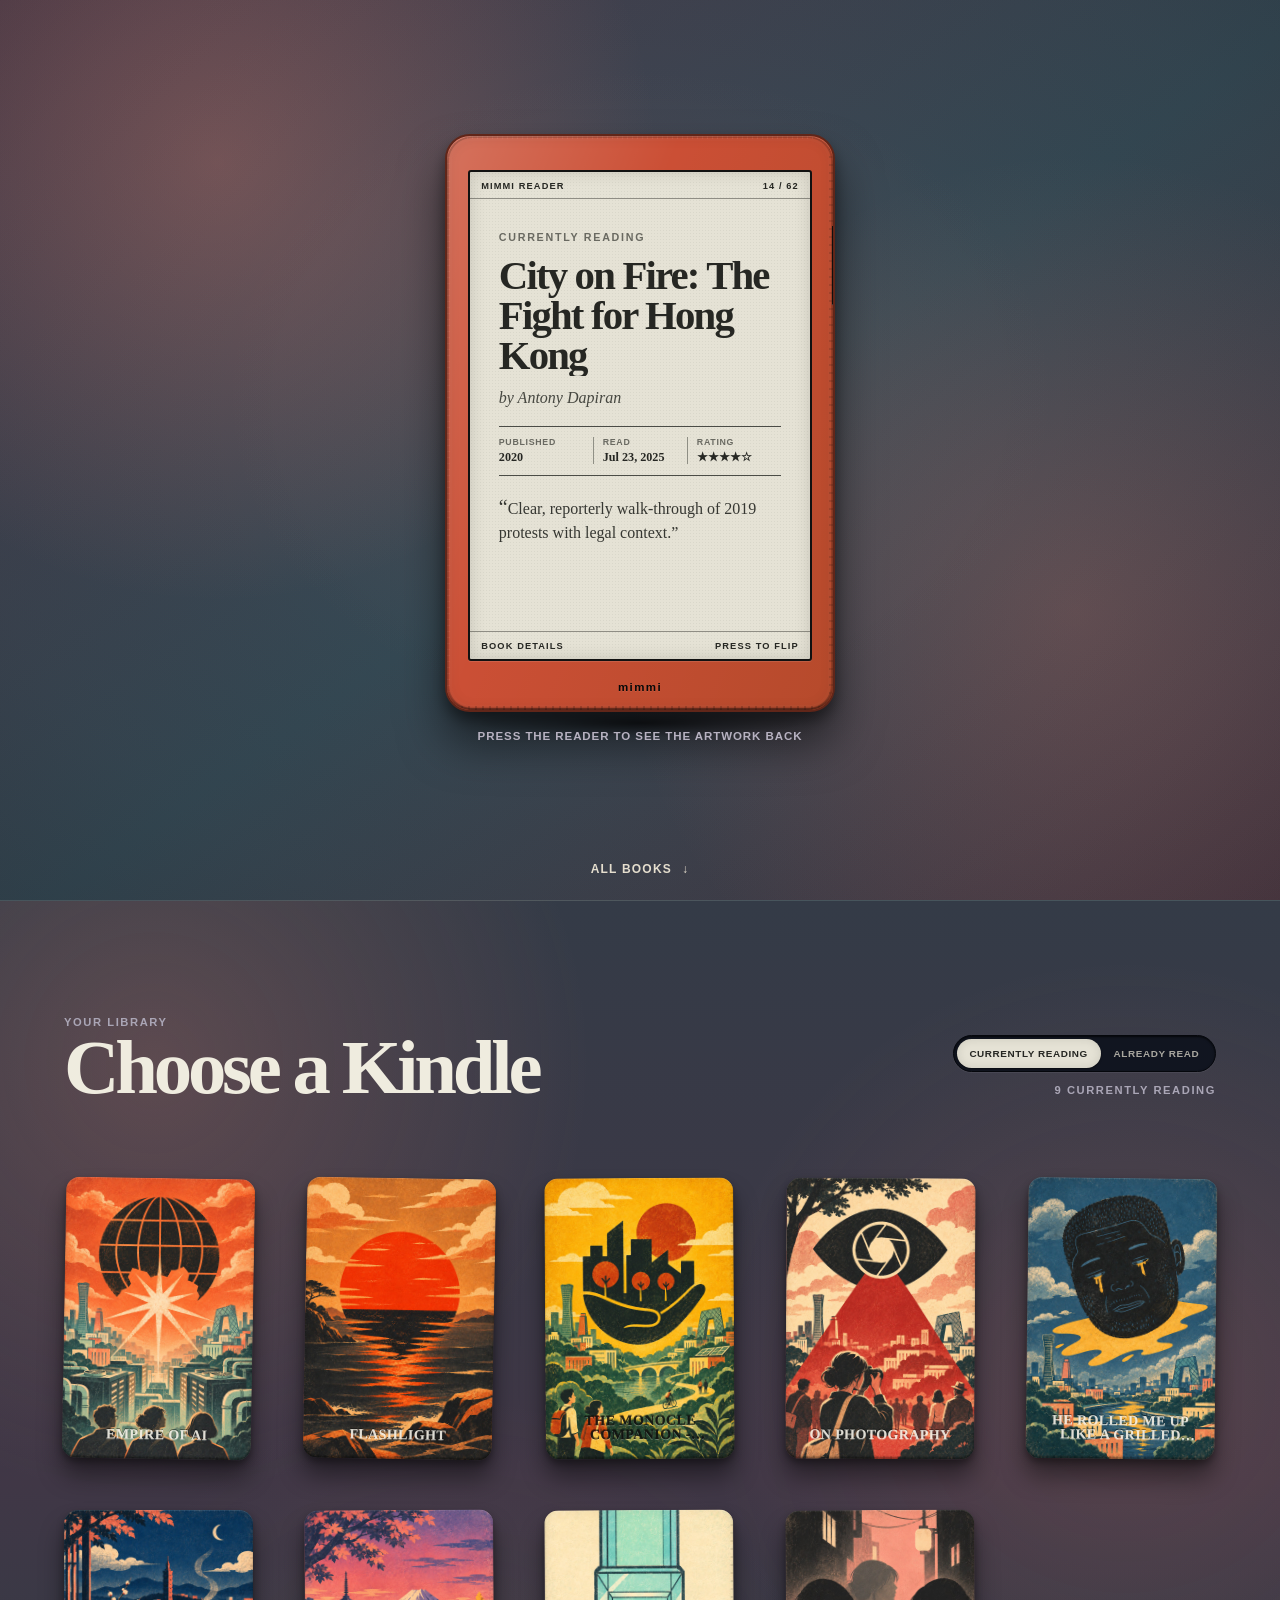
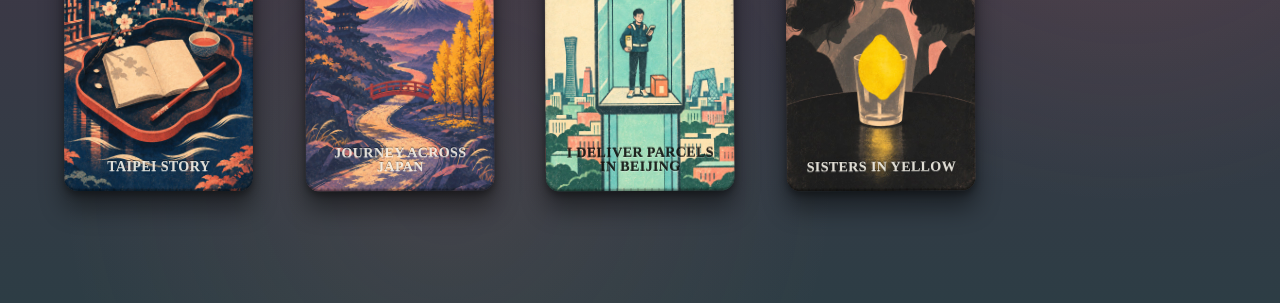
==== commit 7940ed5d: "Refresh all Kindle artwork" ====
--- a/index.html
+++ b/index.html
@@ -7,7 +7,7 @@
   <meta name="description" content="Mimmi’s books displayed as a tactile e-ink reader library."/>
   <title>Mimmi’s Kindle Library</title>
   <link rel="stylesheet" href="styles.css?v=20260907-kindle-21"/>
-  <script src="script.js?v=20260907-kindle-18" defer></script>
+  <script src="script.js?v=20261115-kindle-19" defer></script>
 </head>
 <body>
   <main>
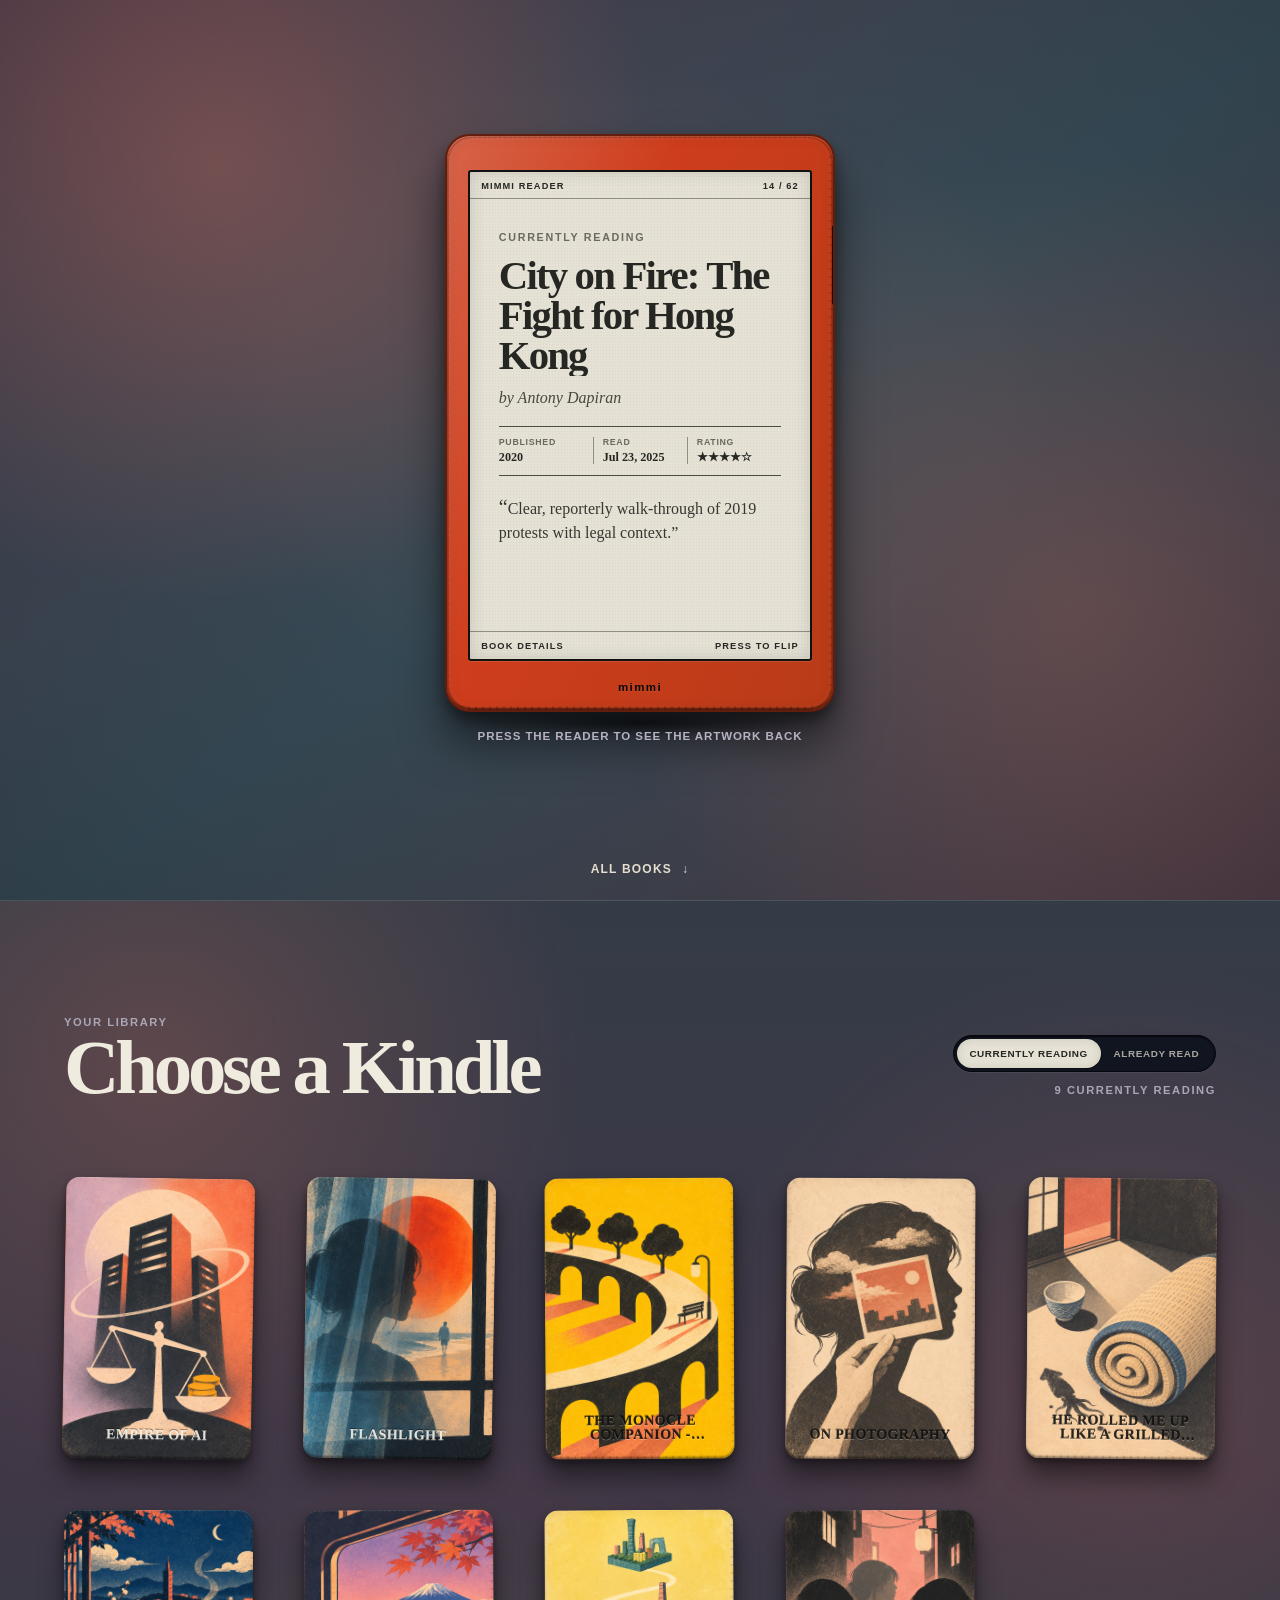
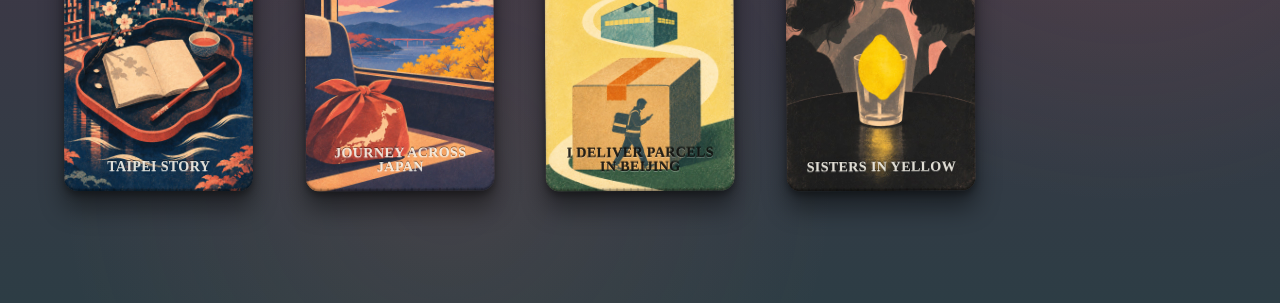
==== commit 2cd374fa: "Rework Kindle artwork from original covers" ====
--- a/index.html
+++ b/index.html
@@ -7,7 +7,7 @@
   <meta name="description" content="Mimmi’s books displayed as a tactile e-ink reader library."/>
   <title>Mimmi’s Kindle Library</title>
   <link rel="stylesheet" href="styles.css?v=20260907-kindle-21"/>
-  <script src="script.js?v=20261115-kindle-19" defer></script>
+  <script src="script.js?v=20261115-kindle-20" defer></script>
 </head>
 <body>
   <main>
